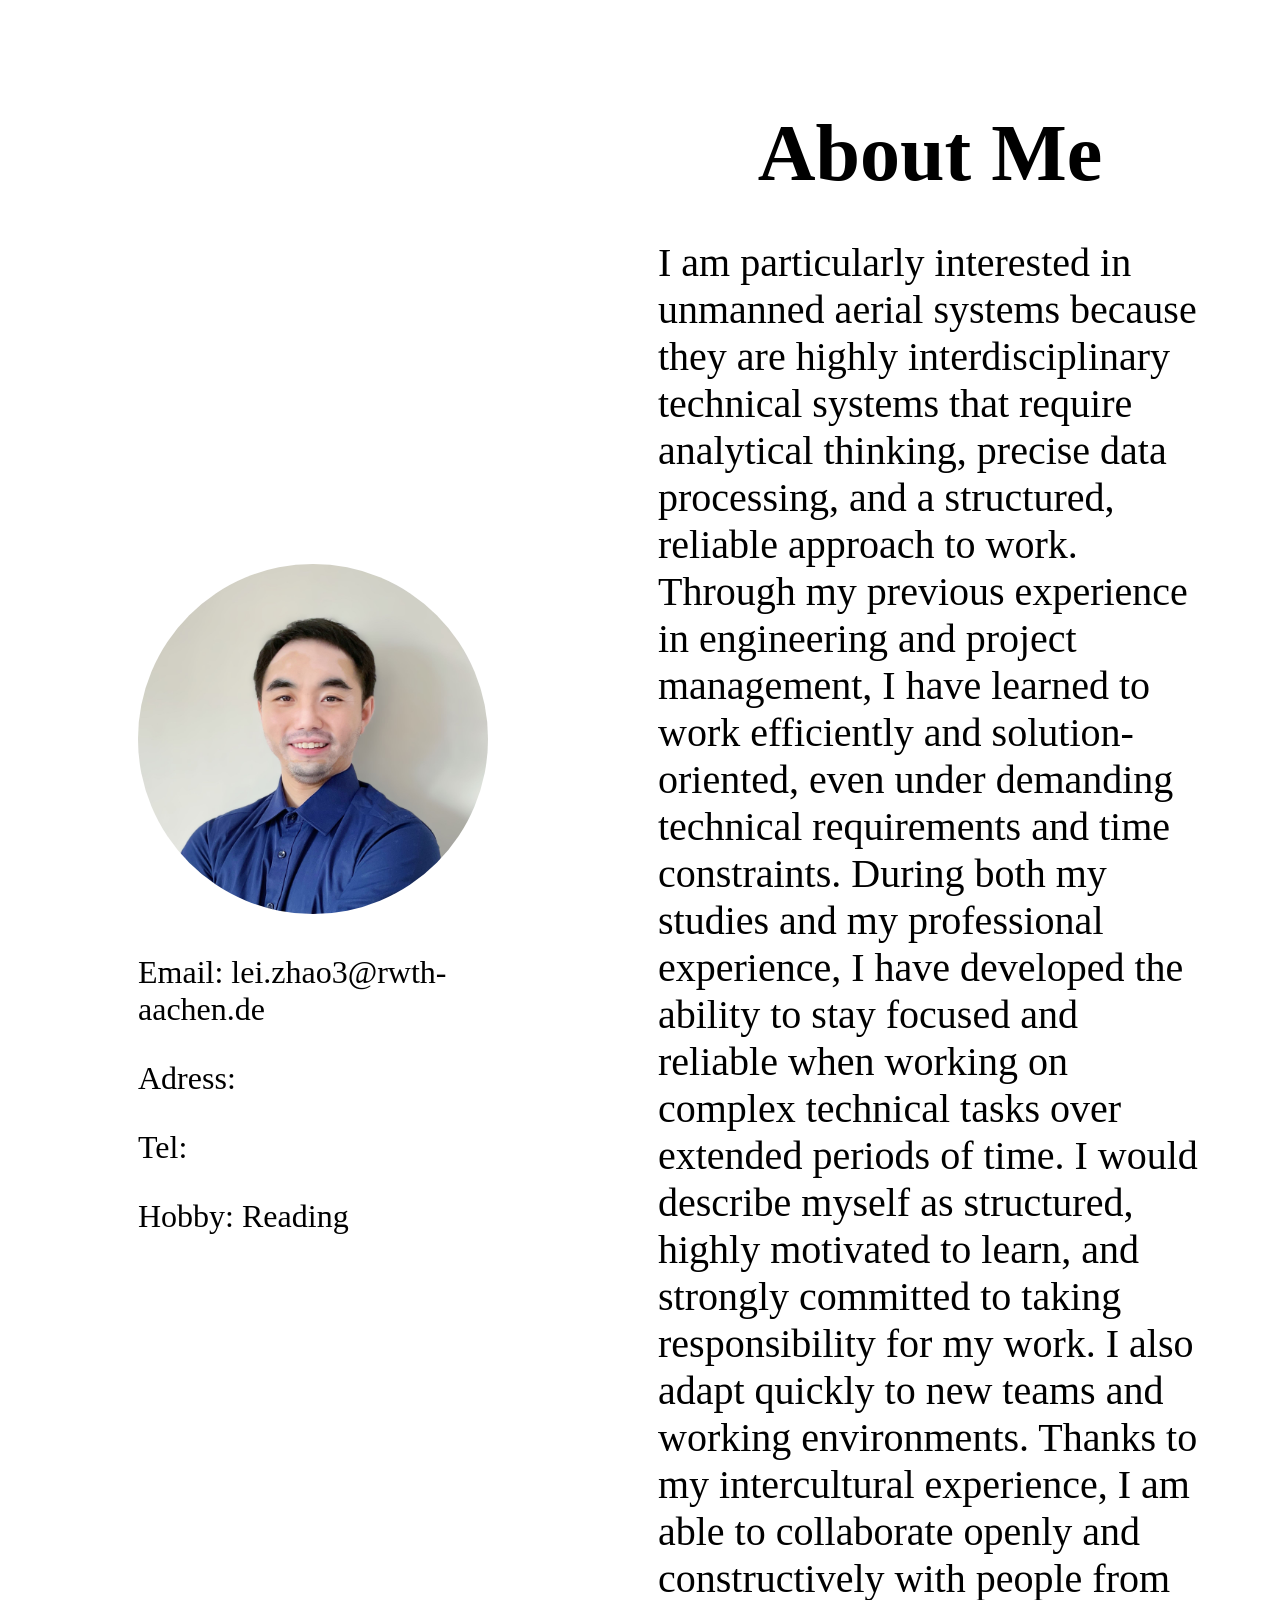
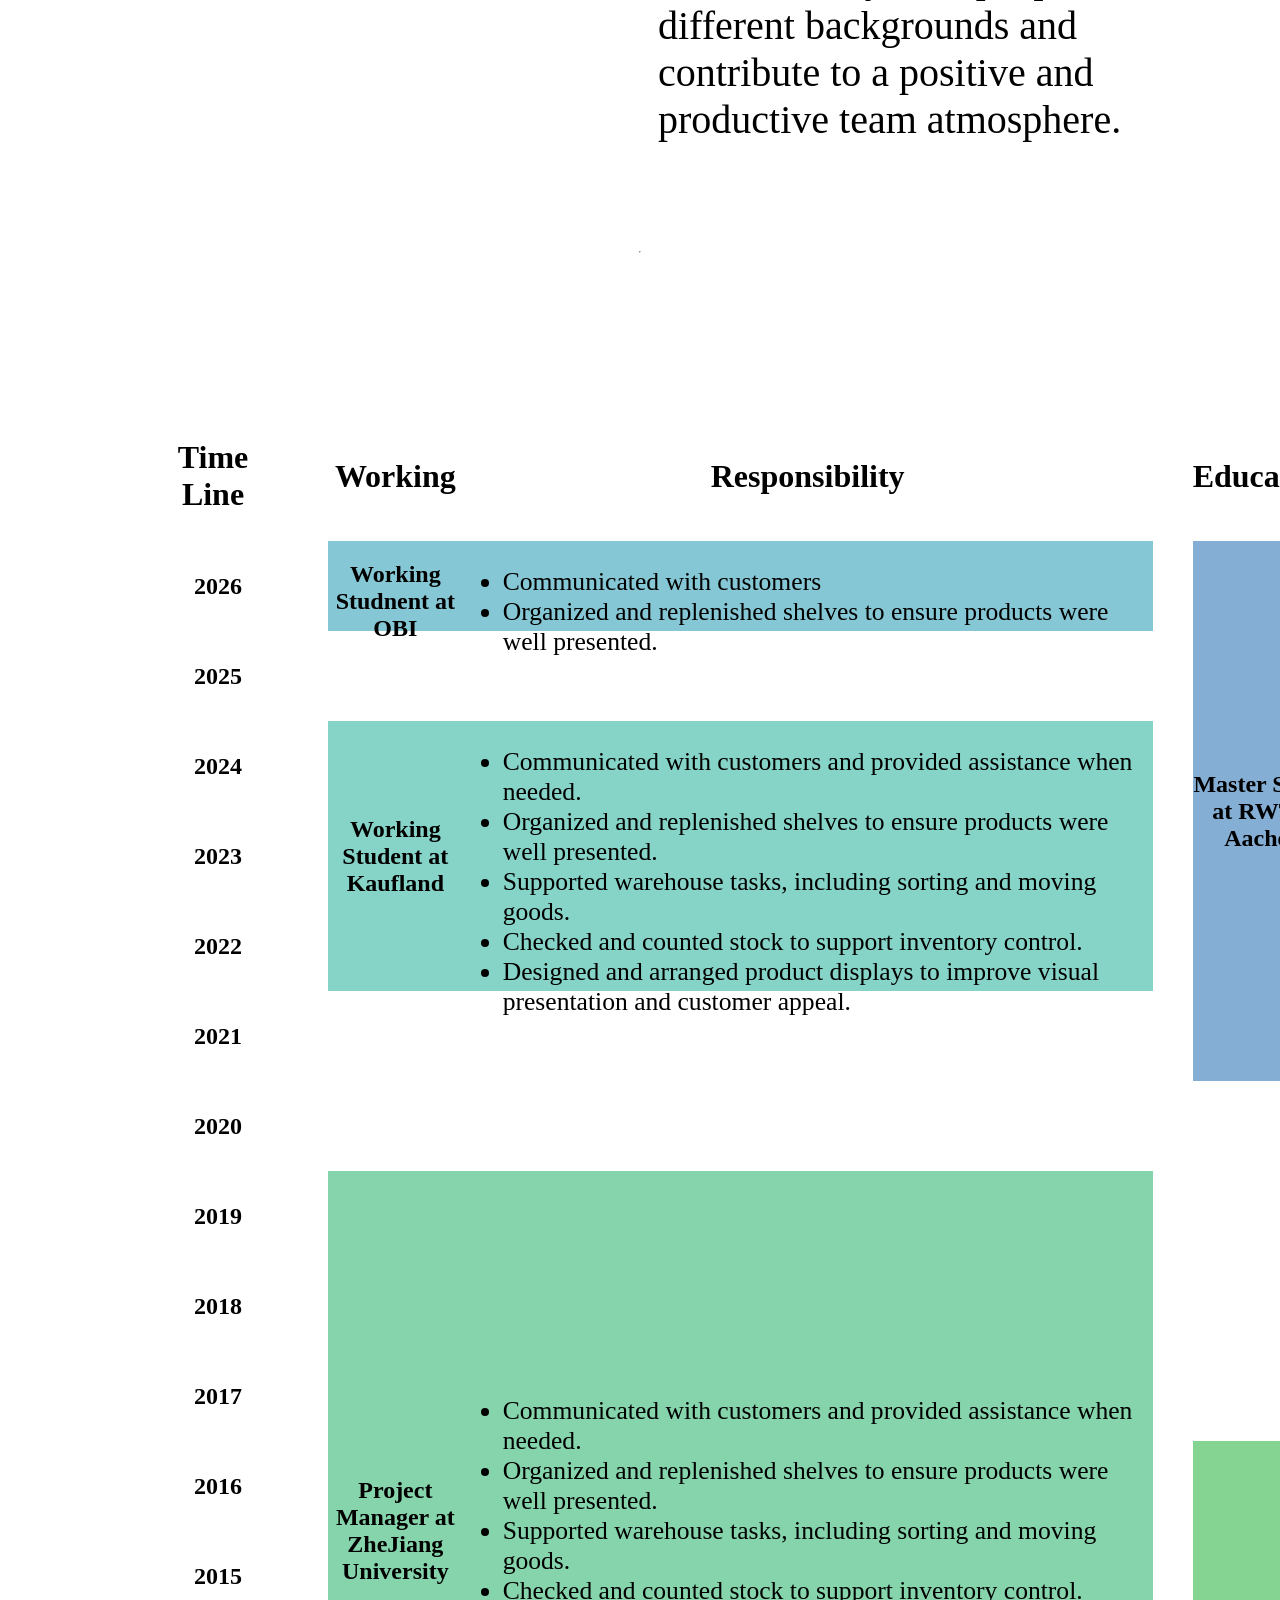
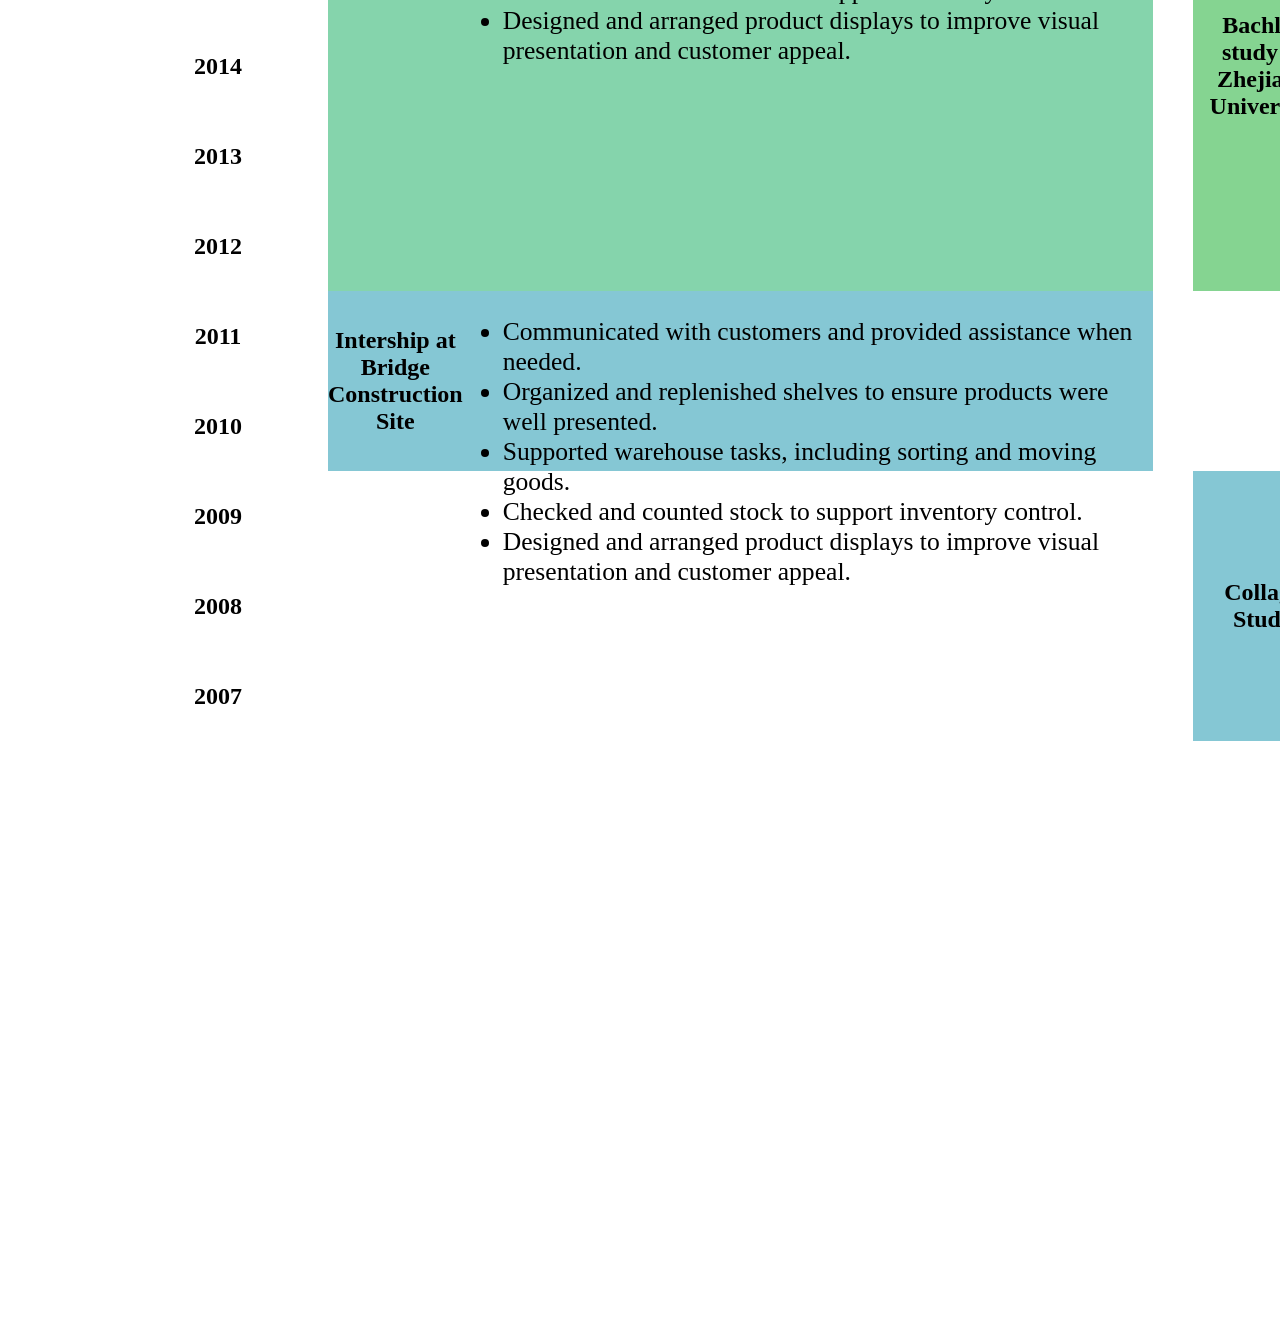
==== About Me/About_Me.html @ 8f4f99a0 "u" ====
<!DOCTYPE html>
<html lang="en">
<head>
    <meta charset="UTF-8">
    <meta name="viewport" content="width=device-width, initial-scale=1.0">
    <title>About Me</title>
    <link rel="stylesheet" href="./About_Me.css" />
</head>
<body>
    <div class="bigContainer">
        <div class="upper">
            <div class="upleft">
                <img src="./Lei .jpg" height="350px">
                <p>Email: lei.zhao3@rwth-aachen.de</p>
                <p>Adress:</p>
                <p>Tel:</p>
                <p>Hobby: Reading </p>
            </div>
            <div class="upright">
                <h1>About Me</h1>
                <P>I am particularly interested in unmanned aerial systems 
                    because they are highly interdisciplinary technical systems that 
                    require analytical thinking, precise data processing, and a structured, 
                    reliable approach to work. Through my previous experience in engineering and 
                    project management, I have learned to work efficiently and solution-oriented, 
                    even under demanding technical requirements and time constraints.
                    
                    During both my studies and my professional experience, 
                    I have developed the ability to stay focused and 
                    reliable when working on complex technical tasks over extended periods of time. 
                    I would describe myself as structured, highly motivated to learn, 
                    and strongly committed to taking responsibility for my work. 
                    I also adapt quickly to new teams and working environments. 
                    Thanks to my intercultural experience, I am able to collaborate openly 
                    and constructively with people from different backgrounds and contribute 
                    to a positive and productive team atmosphere.</P>
            </div>
        </div>
        <hr/>
        <div class="bottom">
            <div class="boleft">
                <div class="ti1">
                    <h1>Time Line</h1>
                </div>
                <div class="le"><h2>2026</h2></div>
                <div class="le"><h2>2025</h2></div>
                <div class="le"><h2>2024</h2></div>
                <div class="le"><h2>2023</h2></div>
                <div class="le"><h2>2022</h2></div>
                <div class="le"><h2>2021</h2></div>
                <div class="le"><h2>2020</h2></div>
                <div class="le"><h2>2019</h2></div>
                <div class="le"><h2>2018</h2></div>
                <div class="le"><h2>2017</h2></div>
                <div class="le"><h2>2016</h2></div>
                <div class="le"><h2>2015</h2></div>
                <div class="le"><h2>2014</h2></div>
                <div class="le"><h2>2013</h2></div>
                <div class="le"><h2>2012</h2></div>
                <div class="le"><h2>2011</h2></div>
                <div class="le"><h2>2010</h2></div>
                <div class="le"><h2>2009</h2></div>
                <div class="le"><h2>2008</h2></div>
                <div class="le"><h2>2007</h2></div>
                
            </div>
            
            <div class="boright">
                <div class="wor">
                    <div class="wti1 le"><h1>Working</h1></div>
                    <div class="wti2 re" style="text-align: center;"><h1>Responsibility</h1></div>   
                    <div class="wob1 le"><h2>Working Studnent at OBI</h2></div>
                    <div class="wob2 re">
                        <ul>
                            <li>Communicated with customers</li>
                            <li>Organized and replenished shelves to ensure products were well presented.</li>
                        </ul>
                    </div>
                    <div class="wk1 le"><h2>Working Student at Kaufland</h2></div>
                    <div class="wk2 re">
                        <ul>
                            <li>Communicated with customers and provided assistance when needed.</li>
                            <li>Organized and replenished shelves to ensure products were well presented.</li>
                            <li>Supported warehouse tasks, including sorting and moving goods.</li>
                            <li>Checked and counted stock to support inventory control.</li>
                            <li>Designed and arranged product displays to improve visual presentation and customer appeal.</li>
                        </ul>
                    </div>
                    <div class="man1 le"><h2>Project Manager at ZheJiang University</h2></div>
                    <div class="man2 re">
                        <ul>
                            <li>Communicated with customers and provided assistance when needed.</li>
                            <li>Organized and replenished shelves to ensure products were well presented.</li>
                            <li>Supported warehouse tasks, including sorting and moving goods.</li>
                            <li>Checked and counted stock to support inventory control.</li>
                            <li>Designed and arranged product displays to improve visual presentation and customer appeal.</li>
                        </ul>
                    </div>
                    <div class="in1 le"><h2>Intership at Bridge Construction Site</h2></div>
                    <div class="in2 re">
                        <ul>
                            <li>Communicated with customers and provided assistance when needed.</li>
                            <li>Organized and replenished shelves to ensure products were well presented.</li>
                            <li>Supported warehouse tasks, including sorting and moving goods.</li>
                            <li>Checked and counted stock to support inventory control.</li>
                            <li>Designed and arranged product displays to improve visual presentation and customer appeal.</li>
                        </ul>
                    </div>
                </div>
                
                <div class="edu">
                    <div class="wti1 le"><h1>Education</h1></div>
                    <div class="wt2 re" style="text-align: center;"><h1>Major</h1></div>
                    <div class="e1 le"><h2>Master Study at RWTH Aachen</h2></div>
                    <div class="e1 re">
                        <ul>
                            <li>Traffic Engineering </li>
                            <li>Aircraft and Airport</li>
                        </ul>
                    </div>
                    <div class="e2 le"><h2>Bachlor study at Zhejiang University</h2></div>
                    <div class="e2 re">
                        <ul>
                            <li>civil engineering </li>
                            <li>Road and Bridge Construction</li>
                        </ul>
                    </div>
                    <div class="e3 le"><h2>Collage Study</h2></div>
                    <div class="e3 re">
                        <ul>
                            <li>civil engineering </li>
                            <li>Highway Management</li>
                        </ul>
                    </div>
                </div>
                    
            </div>
                
        </div>
    </div>
    
</body>
</html>
---- About Me/About_Me.css ----
.bigContainer{
    display: flex;
    background-color: rgb(255, 255, 255);
    flex-direction: column;
    gap:20px;
}
img{ border-radius: 50%;}

.upper{
    display:flex;
    background-color: rgb(255, 255, 255);
    gap: 10px;
    margin:20px;
}

.upleft{
    margin: 50px;
    padding: 60px;
    background-color: rgb(255, 255, 255);
    align-self: center;
    font-size: 2rem;
}

.upright{
    margin:10px;
    padding: 10px;
    background-color: rgb(255, 255, 255);
    align-self: center;
}

.upright>h1{
    font-size: 5rem;
    text-align: center;
    margin-top: 30px;
    margin-bottom: 10px;
    padding: 30px;
}
.upright>p{
    font-size: 2.5rem;
    margin-top: 10px;
    padding-left: 30px;
    padding-right: 30px;
    
}

.bottom{
    display:flex;
    gap:10px;
    margin:20px;
    margin-bottom: 30%;
}

.boleft{
    display: grid;
    grid-template-columns: 100%;
    grid-template-rows: 130px repeat(21,90px);
    background-color: rgb(255, 255, 255);
    margin: 50px;
    margin-right: 0px;
    padding: 60px;
    padding-right: 0px;
    min-width: 150px;
    
}
.ti1{
    background-color: rgb(255, 255, 255);
    align-content: center;
    padding-left: 10px;
    padding-right: 10px;
    text-align: center;
}

.boright{
    display:inline-flex;
    margin: 50px;
    margin-left: 0px;
    padding: 0px;
    background-color: rgb(255, 255, 255);
    padding-top: 0px;
}
.wor{
    display: grid;
    grid-template-columns: 1fr 700px;
    grid-template-rows: 130px repeat(21,90px);
    background-color: rgb(255, 255, 255);
    margin: 0px;
    padding: 60px;
    padding-left: 20px;
    padding-right: 0px;
    margin-top: 0;
    text-align: center;
    color: rgb(0, 0, 0);
}
.le{
    margin-left: 10px;
    margin-right: 00px;
    text-align: center;
    align-content: center;
    font-size: 1rem;
}
.re{
    margin-left: 0px;
    margin-right: 10px;
    align-content: center;
    text-align: left;
}
.wob1{
    background-color: #85C7D4;
}
.wob2{
    background-color: #85C7D4;
}
.wk1{
    grid-row-start: 4;
    grid-row-end:7;
    background-color: #86D4C7;
}
.wk2{
    grid-row-start: 4;
    grid-row-end:7;
    background-color:  #86D4C7;
}
ul{
    font-size: 1.6rem;
}

.man1{
    grid-row-start: 9;
    grid-row-end:17;
    background-color: #85D4AC;
}
.man2{
    grid-row-start: 9;
    grid-row-end:17;
    background-color: #85D4AC;
}

.in1{
    grid-row-start: 17;
    grid-row-end:19;
    background-color: #85C7D4;
}
.in2{
    grid-row-start:17;
    grid-row-end:19;
    background-color: #85C7D4;
}
.edu{
    display: grid;
    grid-template-columns: 1fr 3fr;
    grid-template-rows: 130px repeat(21,90px);
    background-color: rgb(255, 255, 255);
    margin: 0px;
    padding: 60px;
    padding-left: 20px;
    padding-right: 0px;
    margin-top: 0;
    text-align: center;
    color: rgb(0, 0, 0);
}

.e1{
    grid-row-start: 2;
    grid-row-end:8;
    background-color: #85AED4;
}
.e1{
    grid-row-start: 2;
    grid-row-end:8;
    background-color: #85AED4;
}

.e2{
    grid-row-start: 12;
    grid-row-end:17;
    background-color: #85D491;
}
.e2{
    grid-row-start: 12;
    grid-row-end:17;
    background-color: #85D491;
}

.e3{
    grid-row-start: 19;
    grid-row-end:-2;
    background-color: #85C7D4;
}
.e3{
    grid-row-start: 19;
    grid-row-end:-2;
    background-color: #85C7D4;
}
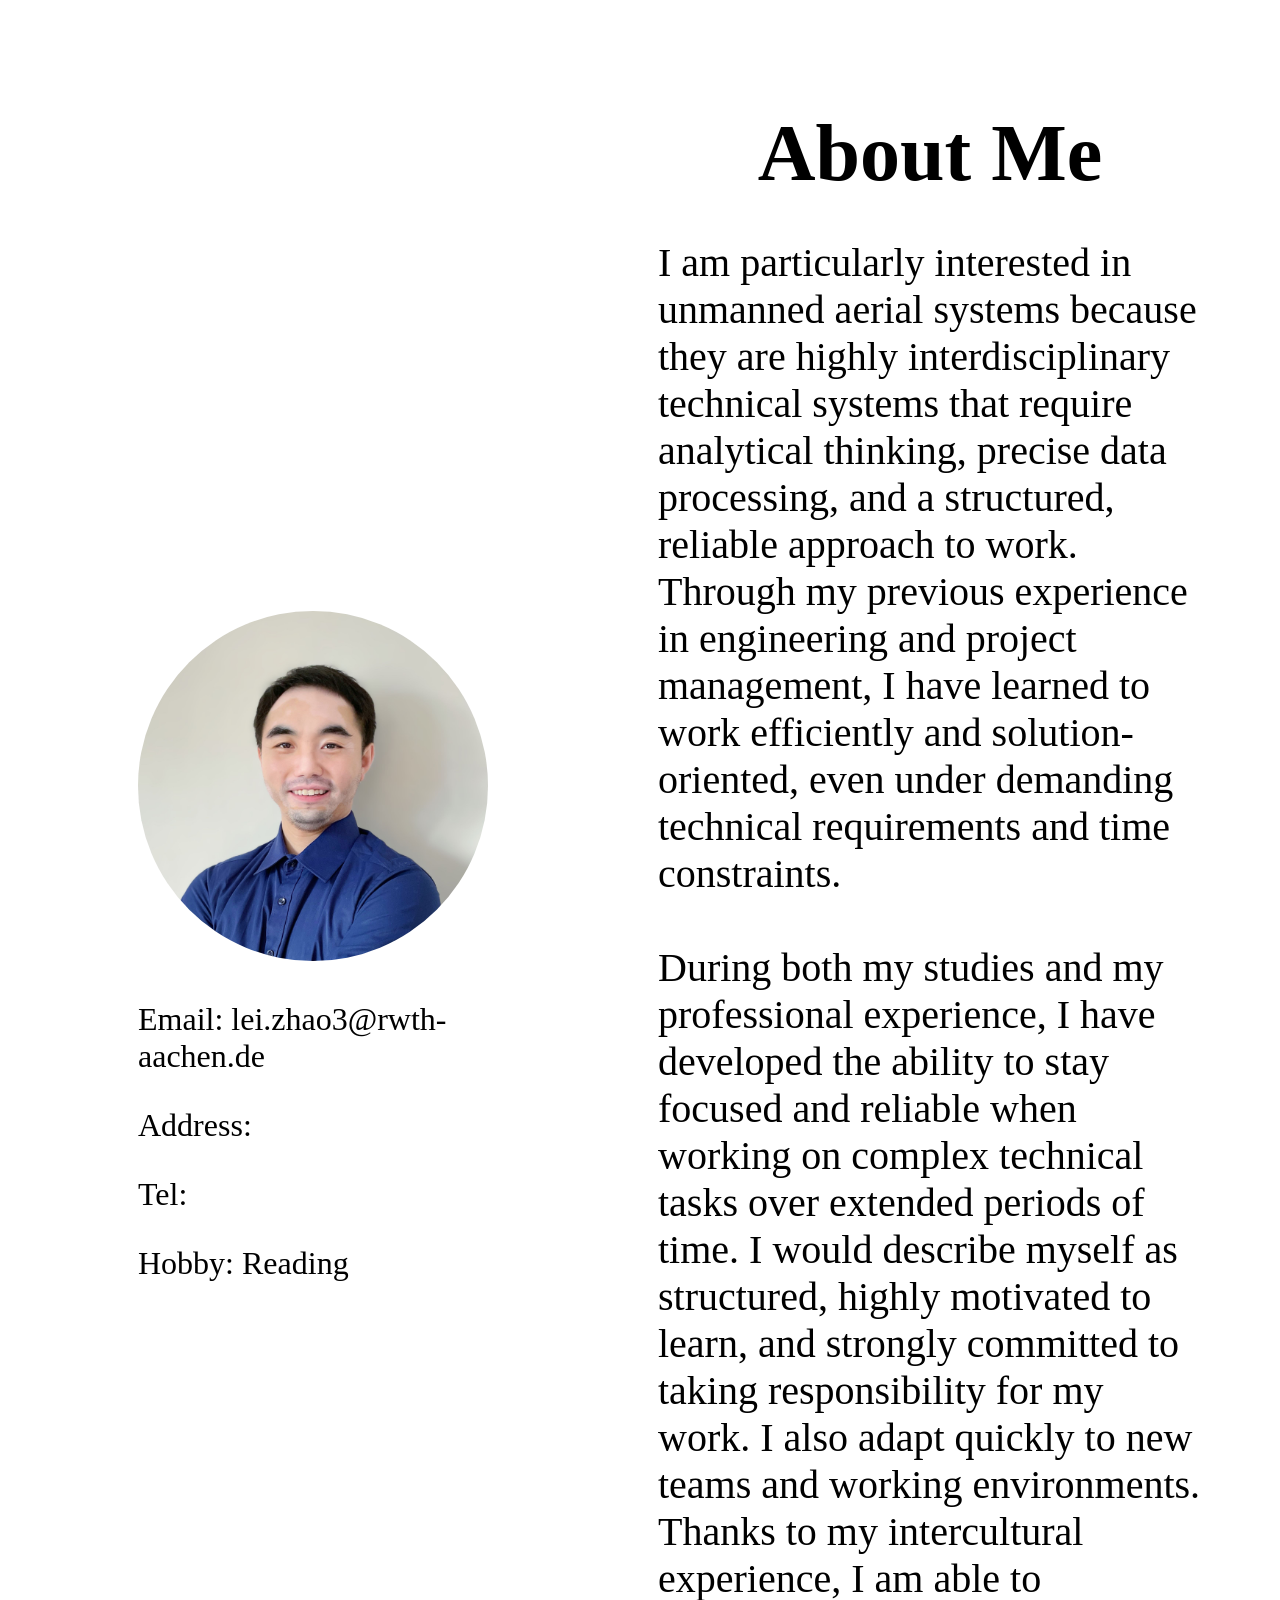
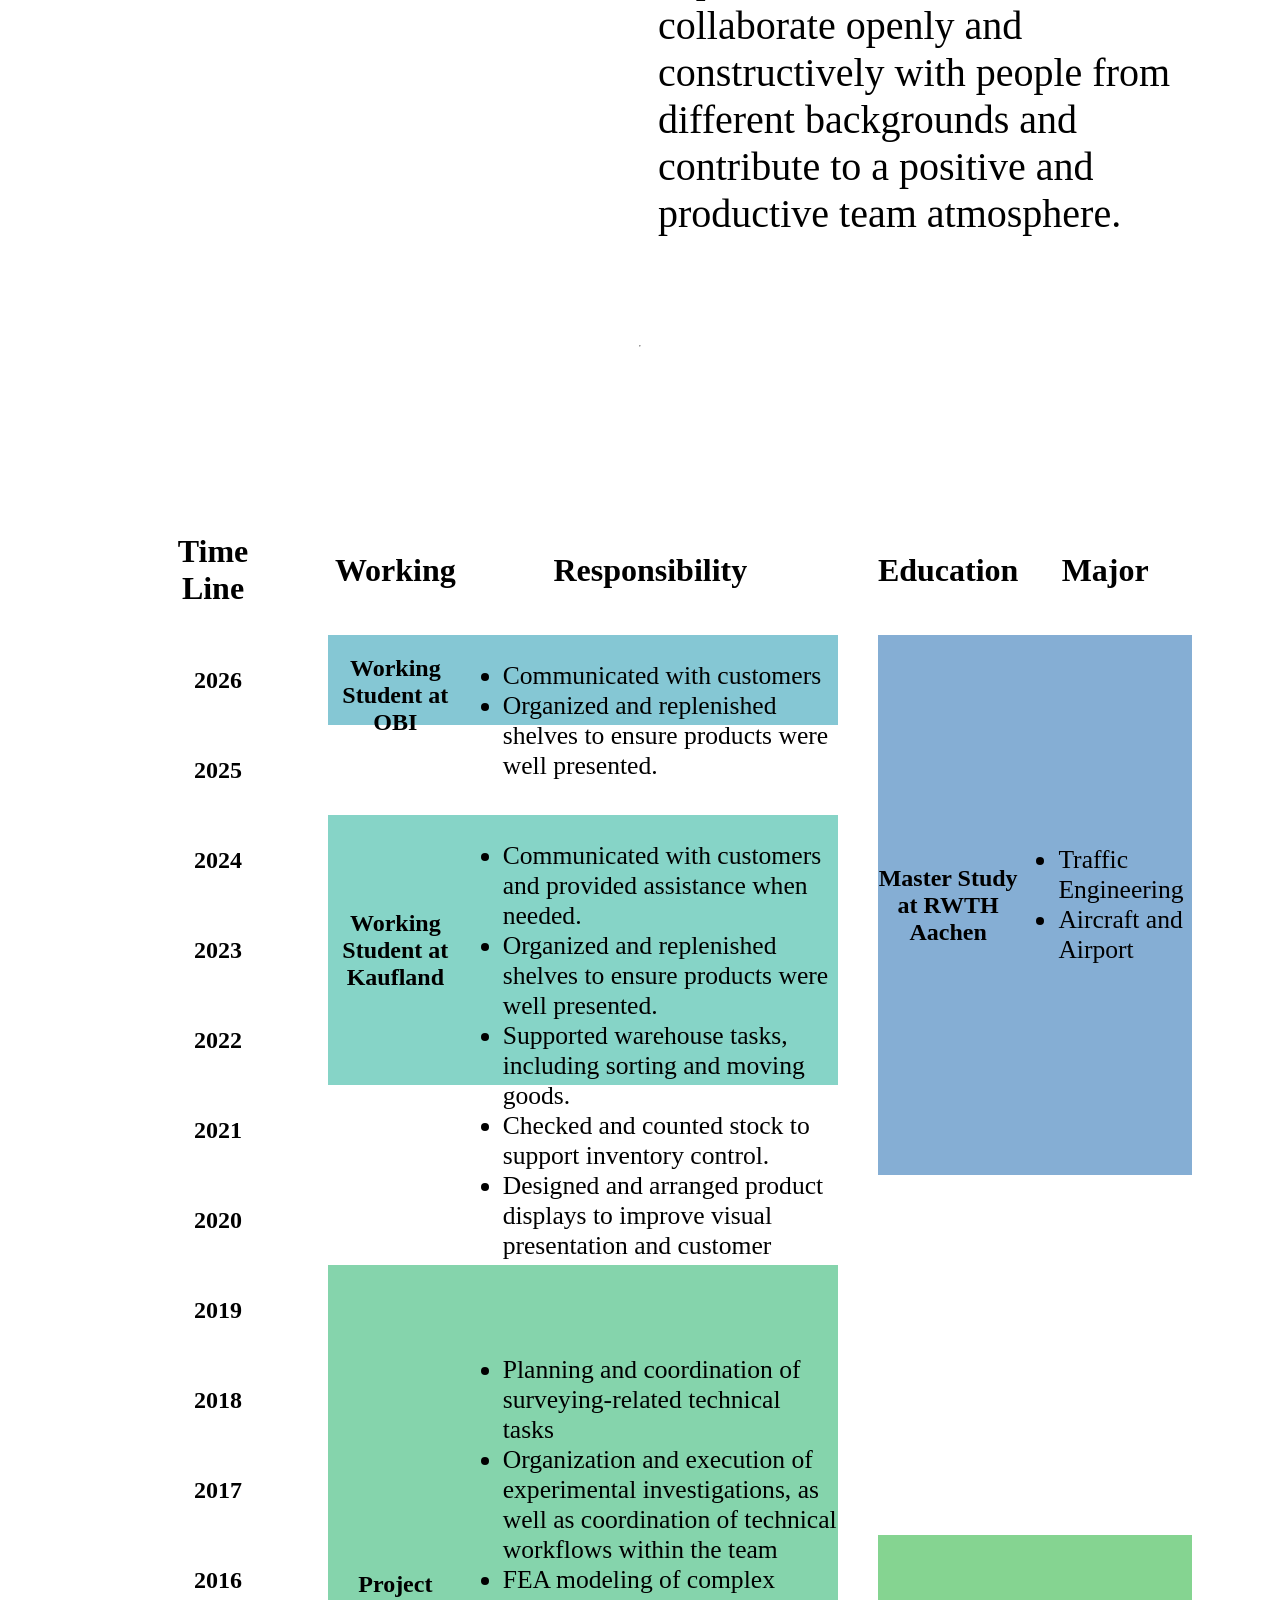
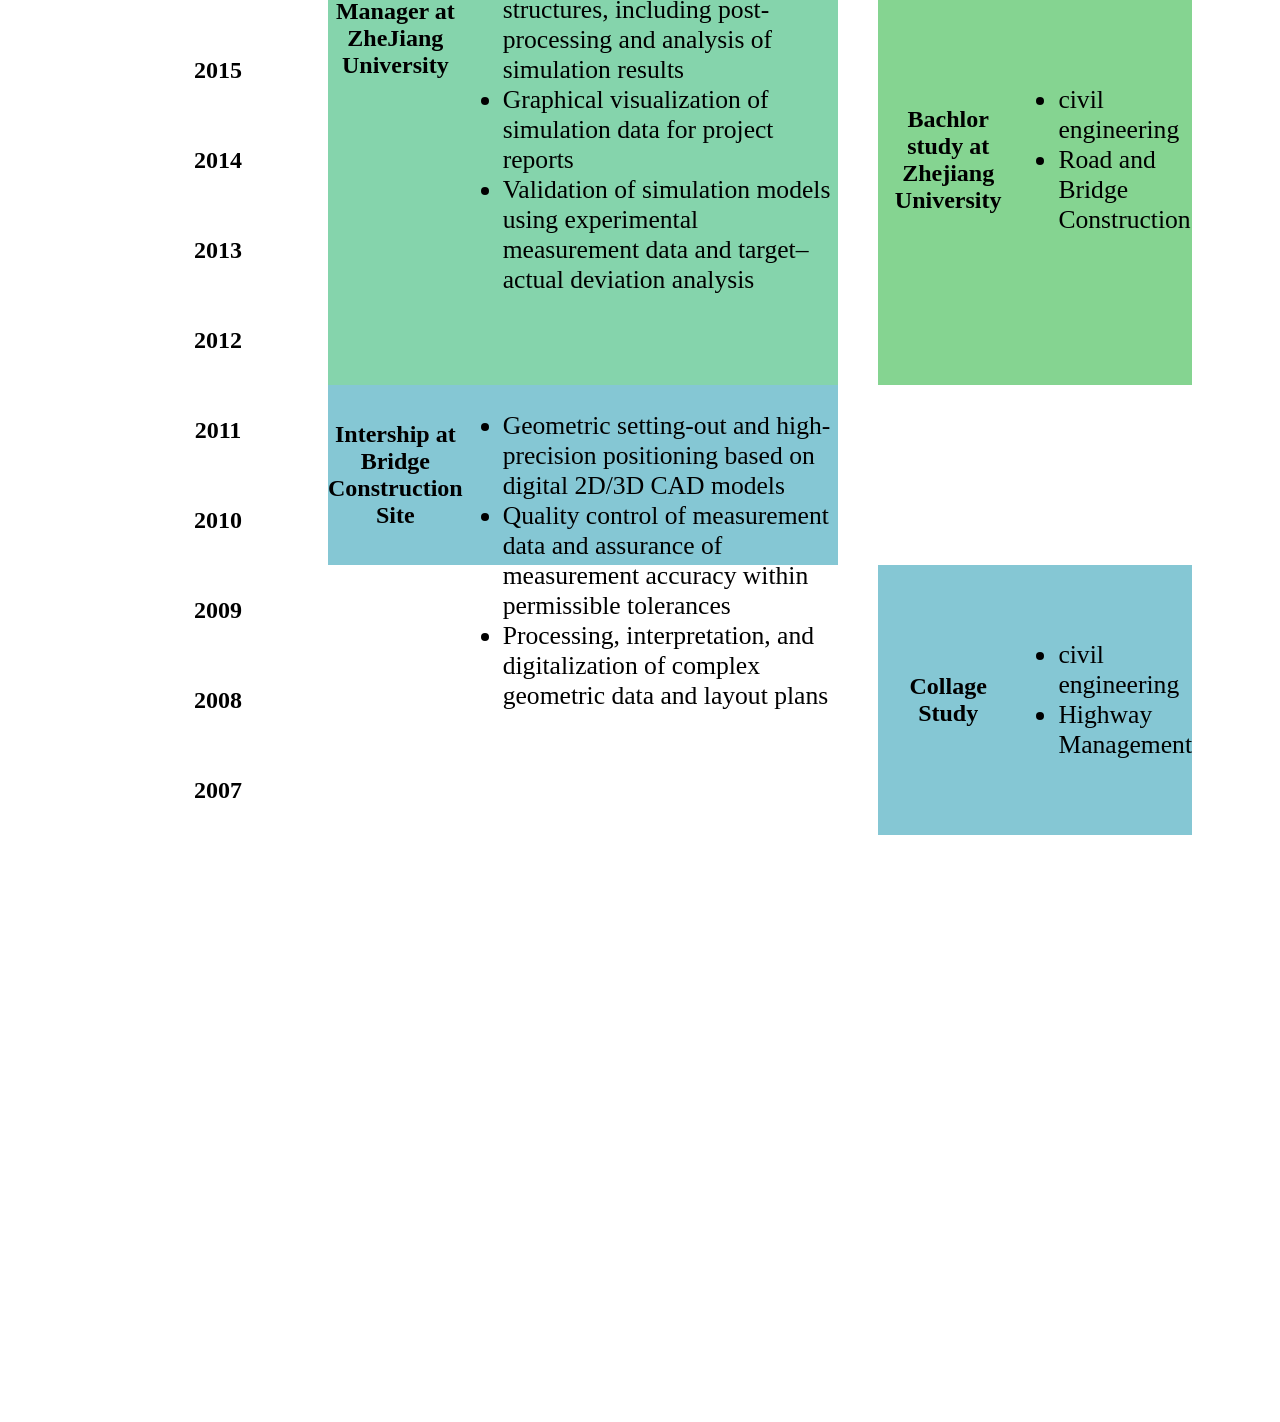
==== commit 47945a4e: "u" ====
--- a/About Me/About_Me.html
+++ b/About Me/About_Me.html
@@ -12,7 +12,7 @@
             <div class="upleft">
                 <img src="./Lei .jpg" height="350px">
                 <p>Email: lei.zhao3@rwth-aachen.de</p>
-                <p>Adress:</p>
+                <p>Address:</p>
                 <p>Tel:</p>
                 <p>Hobby: Reading </p>
             </div>
@@ -23,7 +23,7 @@
                     require analytical thinking, precise data processing, and a structured, 
                     reliable approach to work. Through my previous experience in engineering and 
                     project management, I have learned to work efficiently and solution-oriented, 
-                    even under demanding technical requirements and time constraints.
+                    even under demanding technical requirements and time constraints.<br><br>
                     
                     During both my studies and my professional experience, 
                     I have developed the ability to stay focused and 
@@ -69,7 +69,7 @@
                 <div class="wor">
                     <div class="wti1 le"><h1>Working</h1></div>
                     <div class="wti2 re" style="text-align: center;"><h1>Responsibility</h1></div>   
-                    <div class="wob1 le"><h2>Working Studnent at OBI</h2></div>
+                    <div class="wob1 le"><h2>Working Student at OBI</h2></div>
                     <div class="wob2 re">
                         <ul>
                             <li>Communicated with customers</li>
@@ -89,21 +89,20 @@
                     <div class="man1 le"><h2>Project Manager at ZheJiang University</h2></div>
                     <div class="man2 re">
                         <ul>
-                            <li>Communicated with customers and provided assistance when needed.</li>
-                            <li>Organized and replenished shelves to ensure products were well presented.</li>
-                            <li>Supported warehouse tasks, including sorting and moving goods.</li>
-                            <li>Checked and counted stock to support inventory control.</li>
-                            <li>Designed and arranged product displays to improve visual presentation and customer appeal.</li>
+                            <li>Planning and coordination of surveying-related technical tasks</li>
+                            <li>Organization and execution of experimental investigations, as well as coordination of technical workflows within the team</li>
+                            <li>FEA modeling of complex structures, including post-processing and analysis of simulation results</li>
+                            <li>Graphical visualization of simulation data for project reports</li>
+                            <li>Validation of simulation models using experimental measurement data and target–actual deviation analysis</li>
                         </ul>
                     </div>
                     <div class="in1 le"><h2>Intership at Bridge Construction Site</h2></div>
                     <div class="in2 re">
                         <ul>
-                            <li>Communicated with customers and provided assistance when needed.</li>
-                            <li>Organized and replenished shelves to ensure products were well presented.</li>
-                            <li>Supported warehouse tasks, including sorting and moving goods.</li>
-                            <li>Checked and counted stock to support inventory control.</li>
-                            <li>Designed and arranged product displays to improve visual presentation and customer appeal.</li>
+                            <li>Geometric setting-out and high-precision positioning based on digital 2D/3D CAD models</li>
+                            <li>Quality control of measurement data and assurance of measurement accuracy within permissible tolerances</li>
+                            <li>Processing, interpretation, and digitalization of complex geometric data and layout plans</li>
+                            
                         </ul>
                     </div>
                 </div>
--- a/About Me/About_Me.css
+++ b/About Me/About_Me.css
@@ -80,7 +80,7 @@
 }
 .wor{
     display: grid;
-    grid-template-columns: 1fr 700px;
+    grid-template-columns: 1fr 3fr;
     grid-template-rows: 130px repeat(21,90px);
     background-color: rgb(255, 255, 255);
     margin: 0px;
@@ -147,7 +147,7 @@
 }
 .edu{
     display: grid;
-    grid-template-columns: 1fr 3fr;
+    grid-template-columns: 1fr 1fr;
     grid-template-rows: 130px repeat(21,90px);
     background-color: rgb(255, 255, 255);
     margin: 0px;
